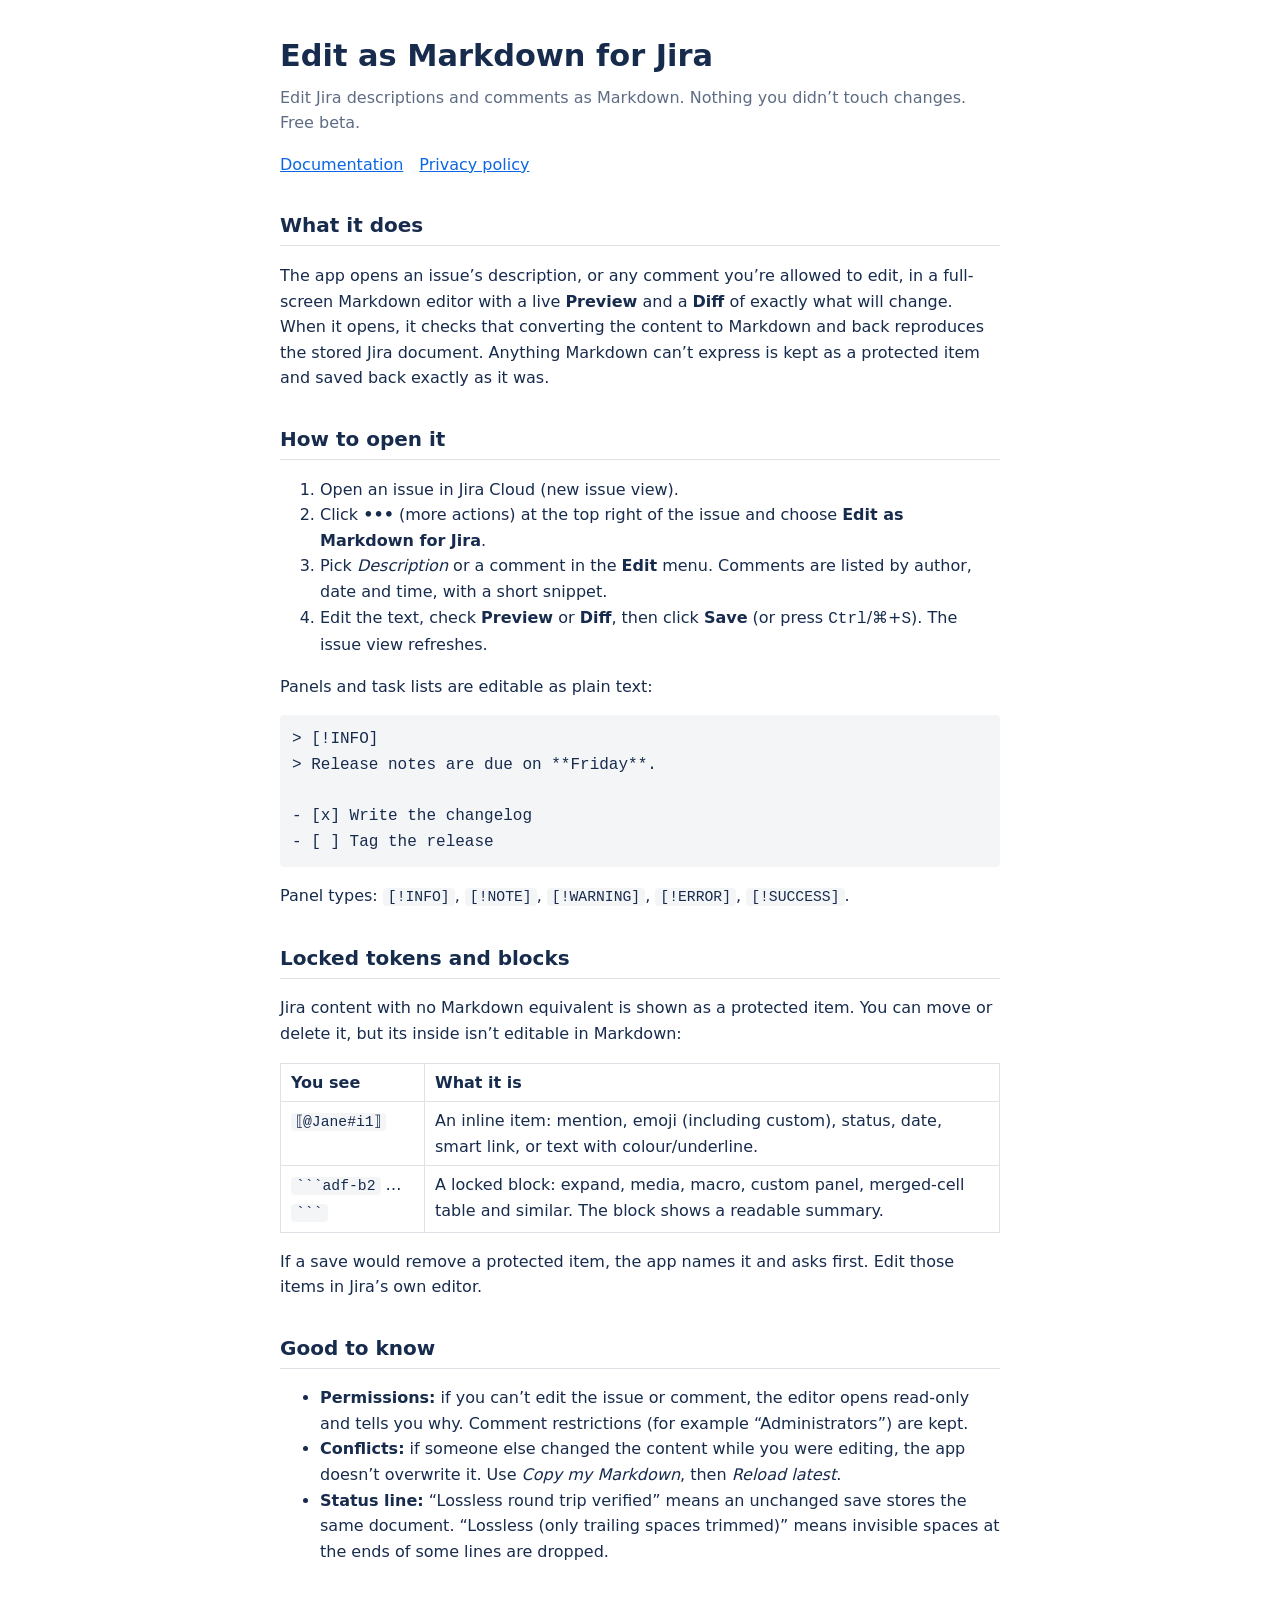
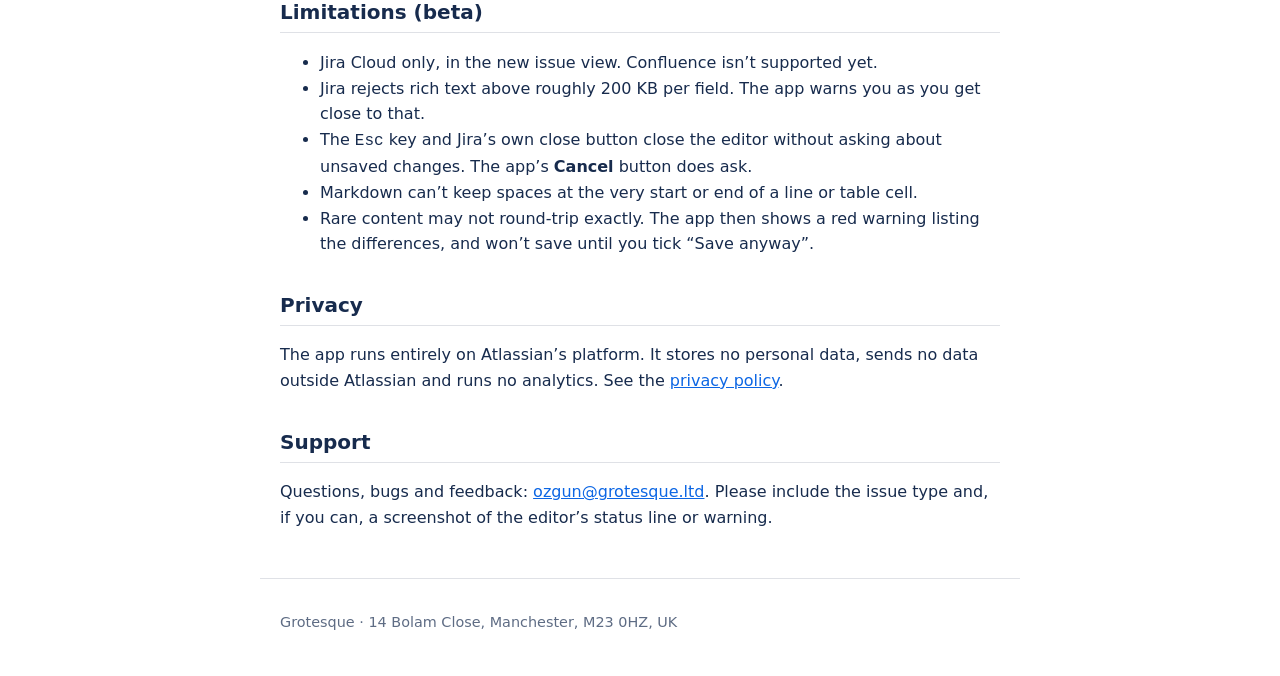
==== index.html @ 3e25b658 "Add docs and privacy policy pages Co-authored-by: Ozgun Kabakcioglu <okabak123@users.noreply.github." ====
<!doctype html>
<html lang="en">
<head>
<meta charset="utf-8">
<meta name="viewport" content="width=device-width, initial-scale=1">
<title>Edit as Markdown for Jira: documentation</title>
<meta name="description" content="Edit Jira issue descriptions and comments as Markdown, with a lossless round trip.">
<link rel="stylesheet" href="style.css">
</head>
<body>
<header>
  <h1>Edit as Markdown for Jira</h1>
  <p>Edit Jira descriptions and comments as Markdown. Nothing you didn’t touch changes. Free beta.</p>
  <nav><a href="./">Documentation</a><a href="privacy/">Privacy policy</a></nav>
</header>
<main>
  <h2>What it does</h2>
  <p>The app opens an issue’s description, or any comment you’re allowed to edit, in a full-screen Markdown editor with a live <strong>Preview</strong> and a <strong>Diff</strong> of exactly what will change. When it opens, it checks that converting the content to Markdown and back reproduces the stored Jira document. Anything Markdown can’t express is kept as a protected item and saved back exactly as it was.</p>

  <h2>How to open it</h2>
  <ol>
    <li>Open an issue in Jira Cloud (new issue view).</li>
    <li>Click <strong>•••</strong> (more actions) at the top right of the issue and choose <strong>Edit as Markdown for Jira</strong>.</li>
    <li>Pick <em>Description</em> or a comment in the <strong>Edit</strong> menu. Comments are listed by author, date and time, with a short snippet.</li>
    <li>Edit the text, check <strong>Preview</strong> or <strong>Diff</strong>, then click <strong>Save</strong> (or press <kbd>Ctrl</kbd>/<kbd>⌘</kbd>+<kbd>S</kbd>). The issue view refreshes.</li>
  </ol>
  <p>Panels and task lists are editable as plain text:</p>
<pre>&gt; [!INFO]
&gt; Release notes are due on **Friday**.

- [x] Write the changelog
- [ ] Tag the release</pre>
  <p>Panel types: <code>[!INFO]</code>, <code>[!NOTE]</code>, <code>[!WARNING]</code>, <code>[!ERROR]</code>, <code>[!SUCCESS]</code>.</p>

  <h2>Locked tokens and blocks</h2>
  <p>Jira content with no Markdown equivalent is shown as a protected item. You can move or delete it, but its inside isn’t editable in Markdown:</p>
  <table>
    <tr><th>You see</th><th>What it is</th></tr>
    <tr><td><code>⟦@Jane#i1⟧</code></td><td>An inline item: mention, emoji (including custom), status, date, smart link, or text with colour/underline.</td></tr>
    <tr><td><code>```adf-b2</code> … <code>```</code></td><td>A locked block: expand, media, macro, custom panel, merged-cell table and similar. The block shows a readable summary.</td></tr>
  </table>
  <p>If a save would remove a protected item, the app names it and asks first. Edit those items in Jira’s own editor.</p>

  <h2>Good to know</h2>
  <ul>
    <li><strong>Permissions:</strong> if you can’t edit the issue or comment, the editor opens read-only and tells you why. Comment restrictions (for example “Administrators”) are kept.</li>
    <li><strong>Conflicts:</strong> if someone else changed the content while you were editing, the app doesn’t overwrite it. Use <em>Copy my Markdown</em>, then <em>Reload latest</em>.</li>
    <li><strong>Status line:</strong> “Lossless round trip verified” means an unchanged save stores the same document. “Lossless (only trailing spaces trimmed)” means invisible spaces at the ends of some lines are dropped.</li>
  </ul>

  <h2>Limitations (beta)</h2>
  <ul>
    <li>Jira Cloud only, in the new issue view. Confluence isn’t supported yet.</li>
    <li>Jira rejects rich text above roughly 200 KB per field. The app warns you as you get close to that.</li>
    <li>The <kbd>Esc</kbd> key and Jira’s own close button close the editor without asking about unsaved changes. The app’s <strong>Cancel</strong> button does ask.</li>
    <li>Markdown can’t keep spaces at the very start or end of a line or table cell.</li>
    <li>Rare content may not round-trip exactly. The app then shows a red warning listing the differences, and won’t save until you tick “Save anyway”.</li>
  </ul>

  <h2>Privacy</h2>
  <p>The app runs entirely on Atlassian’s platform. It stores no personal data, sends no data outside Atlassian and runs no analytics. See the <a href="privacy/">privacy policy</a>.</p>

  <h2>Support</h2>
  <p>Questions, bugs and feedback: <a href="mailto:ozgun@grotesque.ltd">ozgun@grotesque.ltd</a>. Please include the issue type and, if you can, a screenshot of the editor’s status line or warning.</p>
</main>
<footer>Grotesque · 14 Bolam Close, Manchester, M23 0HZ, UK</footer>
</body>
</html>
---- style.css ----
:root { color-scheme: light dark; --fg: #172b4d; --muted: #5e6c84; --bg: #fff; --code: #f4f5f7; --line: #dfe1e6; --link: #0c66e4; }
@media (prefers-color-scheme: dark) { :root { --fg: #dee4ea; --muted: #9fadbc; --bg: #1d2125; --code: #2c333a; --line: #38414a; --link: #579dff; } }
* { box-sizing: border-box; }
body { margin: 0; background: var(--bg); color: var(--fg); font: 16px/1.6 system-ui, -apple-system, "Segoe UI", Roboto, sans-serif; }
main, header, footer { max-width: 760px; margin: 0 auto; padding: 0 20px; }
header { padding-top: 32px; } header p { color: var(--muted); margin-top: 0; }
nav a { margin-right: 16px; }
h1 { font-size: 1.9rem; margin: 0 0 4px; } h2 { font-size: 1.25rem; margin-top: 2rem; border-bottom: 1px solid var(--line); padding-bottom: 4px; }
a { color: var(--link); }
code, pre { font-family: ui-monospace, SFMono-Regular, Menlo, Consolas, monospace; background: var(--code); border-radius: 4px; }
code { padding: 1px 5px; font-size: .92em; } pre { padding: 12px; overflow: auto; }
table { border-collapse: collapse; width: 100%; } th, td { border: 1px solid var(--line); padding: 6px 10px; text-align: left; vertical-align: top; }
footer { color: var(--muted); font-size: .9rem; padding: 32px 20px 48px; border-top: 1px solid var(--line); margin-top: 48px; }
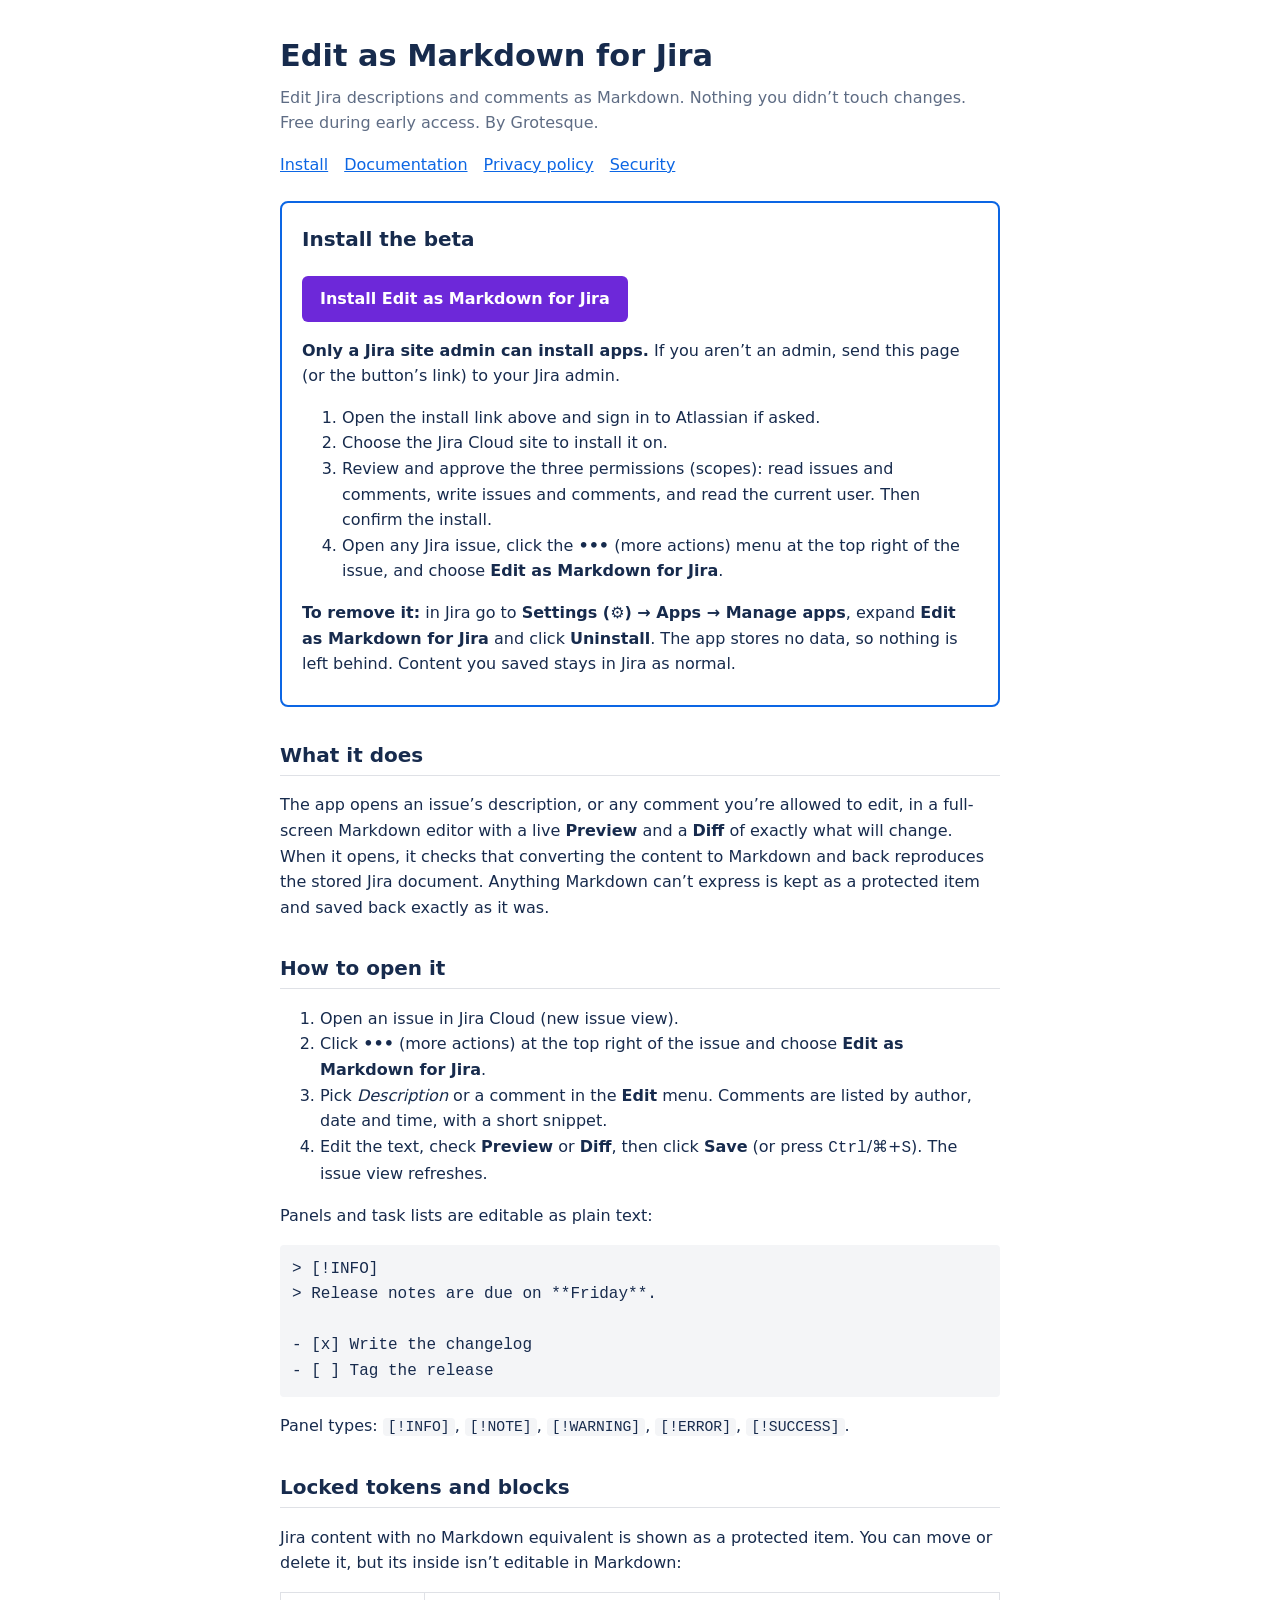
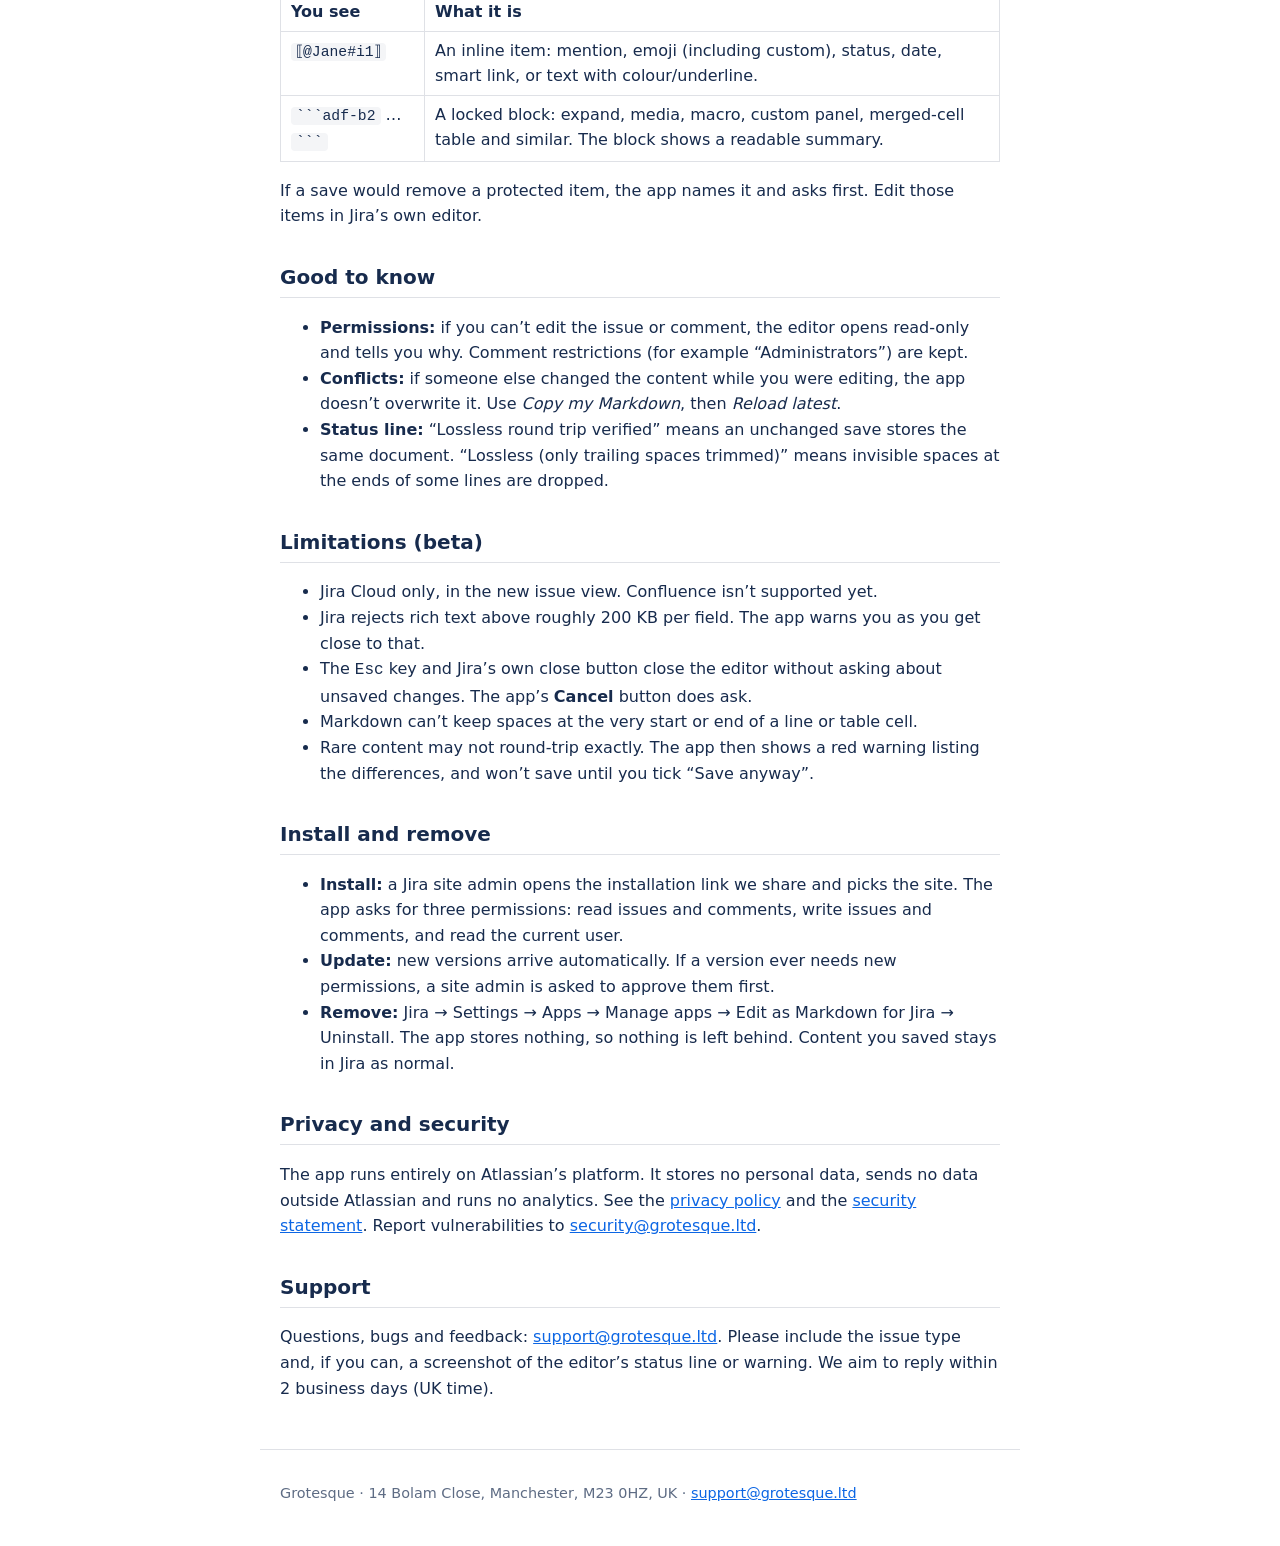
==== commit 97e933c1: "Add Install the beta section, security page, docs and contact updates Co-authored-by: Ozgun Kabakcio" ====
--- a/index.html
+++ b/index.html
@@ -5,15 +5,29 @@
 <meta name="viewport" content="width=device-width, initial-scale=1">
 <title>Edit as Markdown for Jira: documentation</title>
 <meta name="description" content="Edit Jira issue descriptions and comments as Markdown, with a lossless round trip.">
+<link rel="icon" href="favicon.png">
 <link rel="stylesheet" href="style.css">
 </head>
 <body>
 <header>
   <h1>Edit as Markdown for Jira</h1>
-  <p>Edit Jira descriptions and comments as Markdown. Nothing you didn’t touch changes. Free beta.</p>
-  <nav><a href="./">Documentation</a><a href="privacy/">Privacy policy</a></nav>
+  <p>Edit Jira descriptions and comments as Markdown. Nothing you didn’t touch changes. Free during early access. By Grotesque.</p>
+  <nav><a href="#install">Install</a><a href="./">Documentation</a><a href="privacy/">Privacy policy</a><a href="security/">Security</a></nav>
 </header>
 <main>
+  <section id="install" class="install">
+  <h2>Install the beta</h2>
+  <p><a class="button" href="https://developer.atlassian.com/console/install/d5ffbfb8-4b0a-4822-a6da-2c2dc21dd337?signature=AYABeKwPHqxaOZtgWPP6Hab3WE8AAAADAAdhd3Mta21zAEthcm46YXdzOmttczp1cy13ZXN0LTI6NzA5NTg3ODM1MjQzOmtleS83MDVlZDY3MC1mNTdjLTQxYjUtOWY5Yi1lM2YyZGNjMTQ2ZTcAuAECAQB4CxqLTo9l4lqXuFjNim1xJM%2Bp%2F3TVP9xHS2BrU5DRRucBMv%2FSc61twRR%2BP%2BkJOp0AGgAAAH4wfAYJKoZIhvcNAQcGoG8wbQIBADBoBgkqhkiG9w0BBwEwHgYJYIZIAWUDBAEuMBEEDLreywE9mkd9VgiglQIBEIA7BQW1I15BWKZly7HT4bKqEvrlIjE%2B5tFVYjBOfEN%[base64]%2FUQMl7yADmmdsfTSAgEQgDvjGm0QbzoupMLTjXNTkK98evLP3a1%2BaCiFgX3R%2BJxn0f8EjDZDGT9z1tCSSg%2BqhlS23nSzTZMo9yBAUQAHYXdzLWttcwBLYXJuOmF3czprbXM6dXMtZWFzdC0xOjcwOTU4NzgzNTI0MzprZXkvNmMxMjBiYTAtNGNkNS00OTg1LWI4MmUtNDBhMDQ5NTJjYzU3ALgBAgIAeDYASx0XCjkny4iLV6vz%2BKtEGSGT6kdt0QRpkn6D%2FlVEAeFBYtzmRgMhatFhqhUiFOoAAAB%2BMHwGCSqGSIb3DQEHBqBvMG0CAQAwaAYJKoZIhvcNAQcBMB4GCWCGSAFlAwQBLjARBAyzLruhRYx3uI2tUngCARCAO%2Fsv9VH6uzoU3m6al3fNUQwKM1B4O%2FhEGP8jEfnVEKs64tTIAZ17VgJXVLCFM3%2BhXrtQ0cp0ADavUfhSAgAAAAAMAAAQAAAAAAAAAAAAAAAAANU6HJJOgv6imXdL2awwajP%2F%2F%2F%2F%2FAAAAAQAAAAAAAAAAAAAAAQAAADILKD6eVqfRI1CqXWNm31m%2Be7qzQ5kpn%2FQGQwNMYDQ6nHTus9tb8B9IGaamYcvHBFngVyFR3rvM1wh73WK0mJOoYA4%3D&amp;product=jira">Install Edit as Markdown for Jira</a></p>
+  <p><strong>Only a Jira site admin can install apps.</strong> If you aren’t an admin, send this page (or the button’s link) to your Jira admin.</p>
+  <ol>
+    <li>Open the install link above and sign in to Atlassian if asked.</li>
+    <li>Choose the Jira Cloud site to install it on.</li>
+    <li>Review and approve the three permissions (scopes): read issues and comments, write issues and comments, and read the current user. Then confirm the install.</li>
+    <li>Open any Jira issue, click the <strong>•••</strong> (more actions) menu at the top right of the issue, and choose <strong>Edit as Markdown for Jira</strong>.</li>
+  </ol>
+  <p><strong>To remove it:</strong> in Jira go to <strong>Settings (⚙) → Apps → Manage apps</strong>, expand <strong>Edit as Markdown for Jira</strong> and click <strong>Uninstall</strong>. The app stores no data, so nothing is left behind. Content you saved stays in Jira as normal.</p>
+  </section>
+
   <h2>What it does</h2>
   <p>The app opens an issue’s description, or any comment you’re allowed to edit, in a full-screen Markdown editor with a live <strong>Preview</strong> and a <strong>Diff</strong> of exactly what will change. When it opens, it checks that converting the content to Markdown and back reproduces the stored Jira document. Anything Markdown can’t express is kept as a protected item and saved back exactly as it was.</p>
 
@@ -57,12 +71,19 @@
     <li>Rare content may not round-trip exactly. The app then shows a red warning listing the differences, and won’t save until you tick “Save anyway”.</li>
   </ul>
 
-  <h2>Privacy</h2>
-  <p>The app runs entirely on Atlassian’s platform. It stores no personal data, sends no data outside Atlassian and runs no analytics. See the <a href="privacy/">privacy policy</a>.</p>
+  <h2>Install and remove</h2>
+  <ul>
+    <li><strong>Install:</strong> a Jira site admin opens the installation link we share and picks the site. The app asks for three permissions: read issues and comments, write issues and comments, and read the current user.</li>
+    <li><strong>Update:</strong> new versions arrive automatically. If a version ever needs new permissions, a site admin is asked to approve them first.</li>
+    <li><strong>Remove:</strong> Jira → Settings → Apps → Manage apps → Edit as Markdown for Jira → Uninstall. The app stores nothing, so nothing is left behind. Content you saved stays in Jira as normal.</li>
+  </ul>
+
+  <h2>Privacy and security</h2>
+  <p>The app runs entirely on Atlassian’s platform. It stores no personal data, sends no data outside Atlassian and runs no analytics. See the <a href="privacy/">privacy policy</a> and the <a href="security/">security statement</a>. Report vulnerabilities to <a href="mailto:security@grotesque.ltd">security@grotesque.ltd</a>.</p>
 
   <h2>Support</h2>
-  <p>Questions, bugs and feedback: <a href="mailto:ozgun@grotesque.ltd">ozgun@grotesque.ltd</a>. Please include the issue type and, if you can, a screenshot of the editor’s status line or warning.</p>
+  <p>Questions, bugs and feedback: <a href="mailto:support@grotesque.ltd">support@grotesque.ltd</a>. Please include the issue type and, if you can, a screenshot of the editor’s status line or warning. We aim to reply within 2 business days (UK time).</p>
 </main>
-<footer>Grotesque · 14 Bolam Close, Manchester, M23 0HZ, UK</footer>
+<footer>Grotesque · 14 Bolam Close, Manchester, M23 0HZ, UK · <a href="mailto:support@grotesque.ltd">support@grotesque.ltd</a></footer>
 </body>
 </html>
--- a/style.css
+++ b/style.css
@@ -11,3 +11,7 @@
 code { padding: 1px 5px; font-size: .92em; } pre { padding: 12px; overflow: auto; }
 table { border-collapse: collapse; width: 100%; } th, td { border: 1px solid var(--line); padding: 6px 10px; text-align: left; vertical-align: top; }
 footer { color: var(--muted); font-size: .9rem; padding: 32px 20px 48px; border-top: 1px solid var(--line); margin-top: 48px; }
+.install { border: 2px solid var(--link); border-radius: 8px; padding: 4px 20px 12px; margin-top: 24px; }
+.install h2 { border-bottom: 0; margin-top: 16px; }
+a.button { display: inline-block; background: #6d28d9; color: #fff; text-decoration: none; font-weight: 600; padding: 10px 18px; border-radius: 6px; }
+a.button:hover, a.button:focus { background: #5b21b6; }
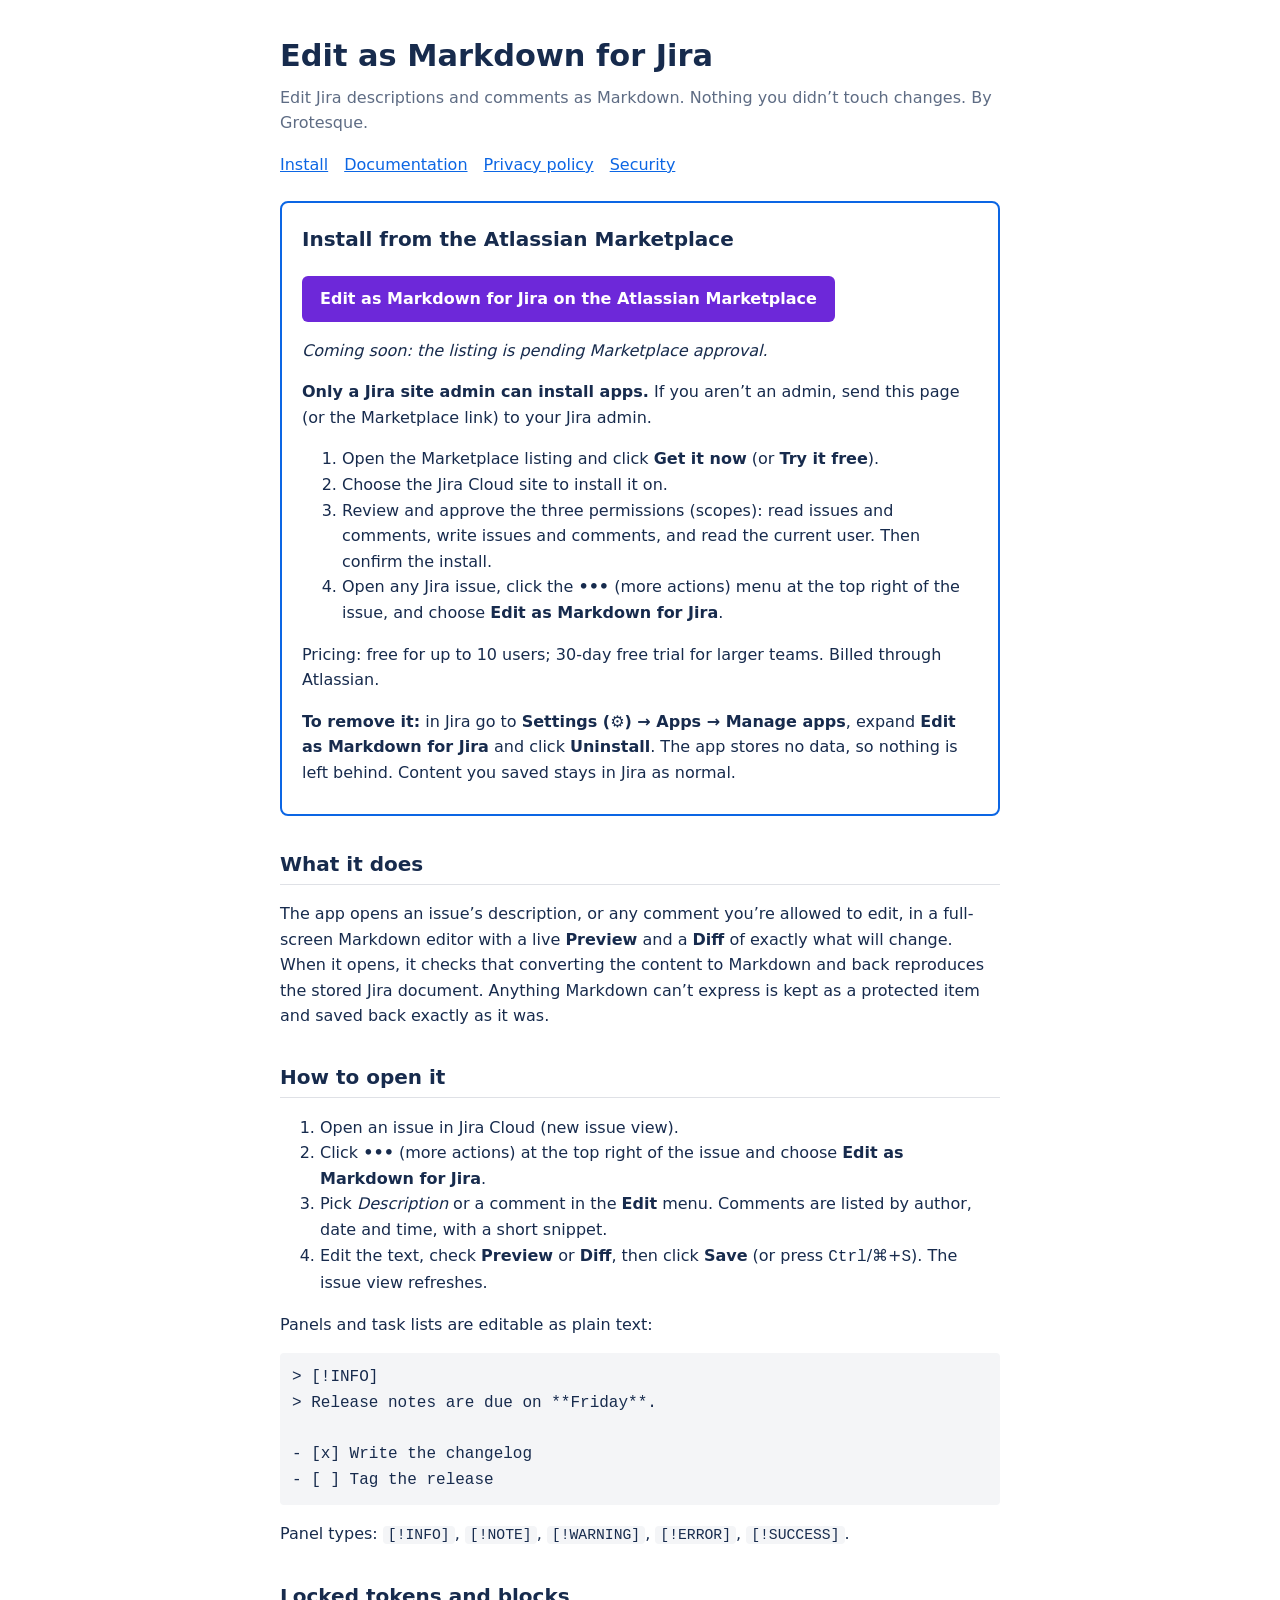
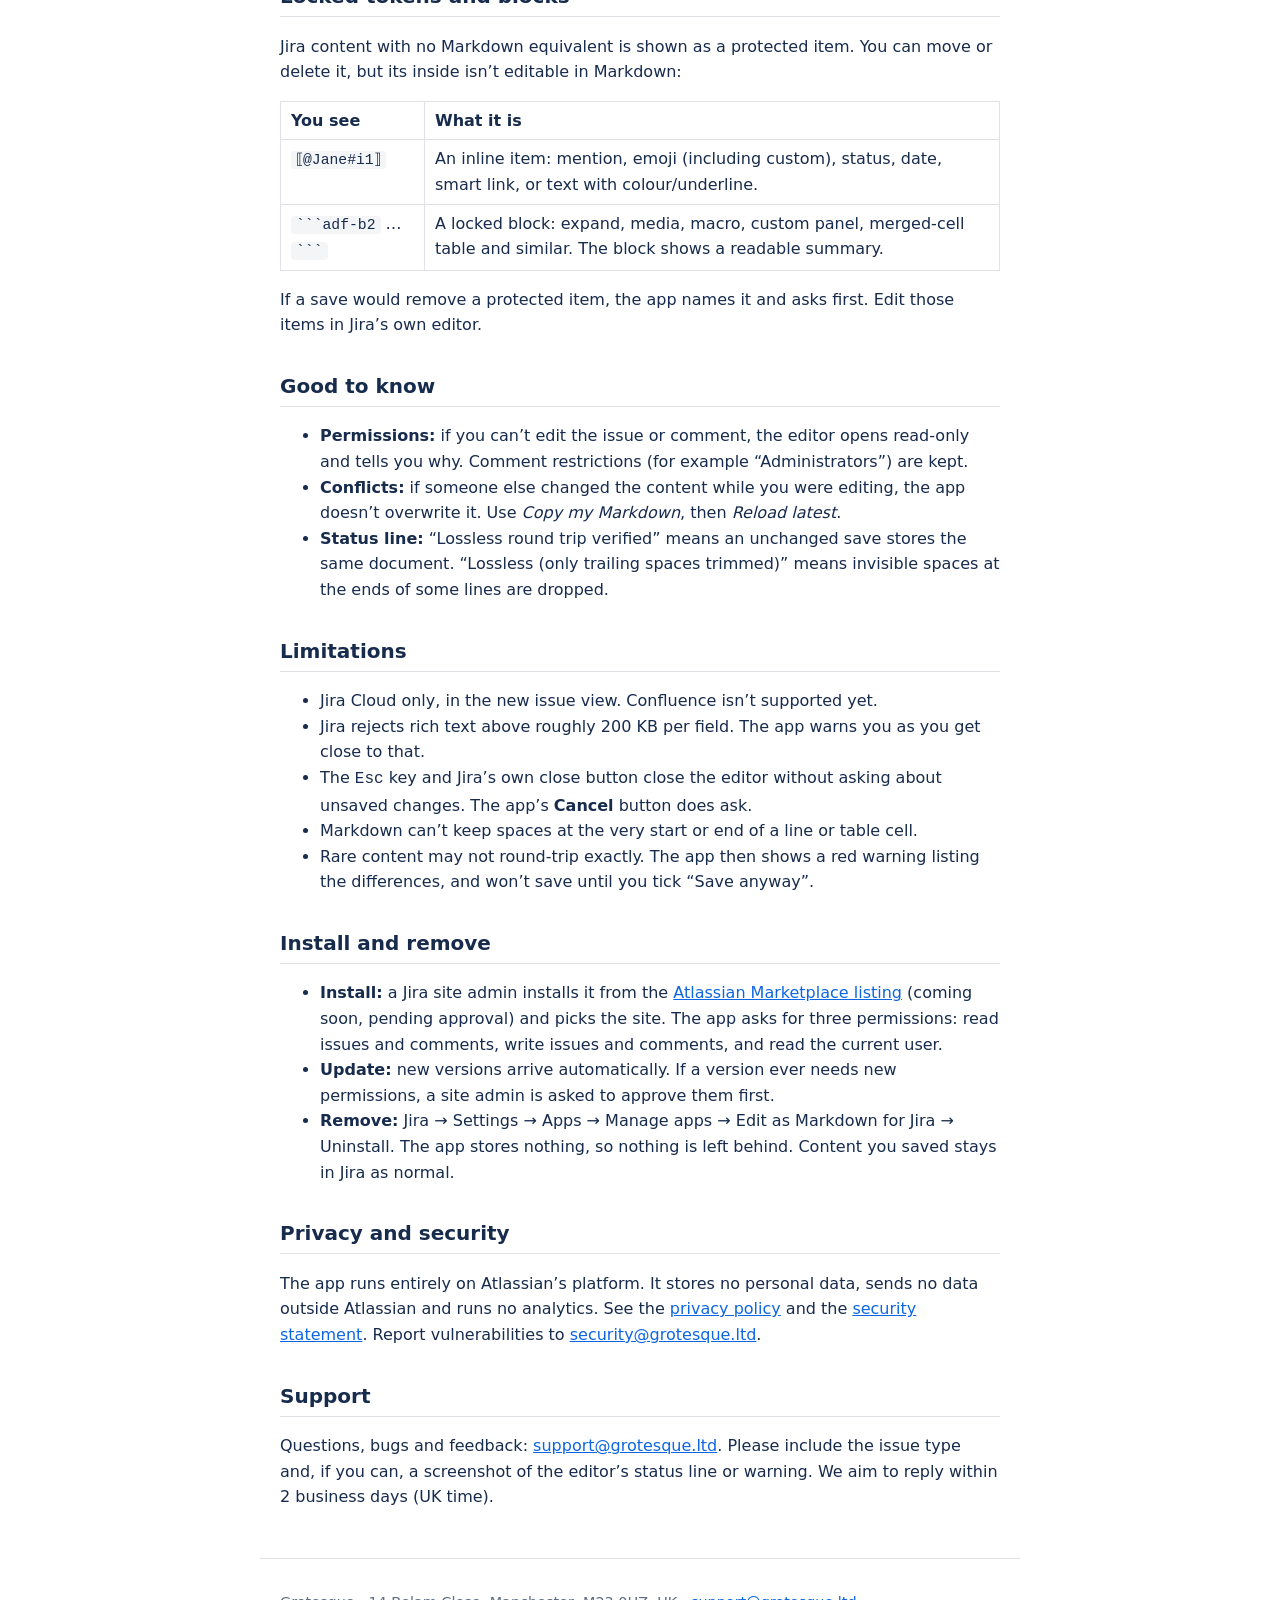
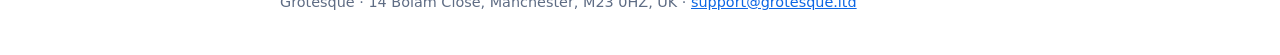
==== commit 21d9dcd7: "Switch install to Marketplace listing, paid pricing wording Co-authored-by: Ozgun Kabakcioglu <okaba" ====
--- a/index.html
+++ b/index.html
@@ -11,20 +11,22 @@
 <body>
 <header>
   <h1>Edit as Markdown for Jira</h1>
-  <p>Edit Jira descriptions and comments as Markdown. Nothing you didn’t touch changes. Free during early access. By Grotesque.</p>
+  <p>Edit Jira descriptions and comments as Markdown. Nothing you didn’t touch changes. By Grotesque.</p>
   <nav><a href="#install">Install</a><a href="./">Documentation</a><a href="privacy/">Privacy policy</a><a href="security/">Security</a></nav>
 </header>
 <main>
   <section id="install" class="install">
-  <h2>Install the beta</h2>
-  <p><a class="button" href="https://developer.atlassian.com/console/install/d5ffbfb8-4b0a-4822-a6da-2c2dc21dd337?signature=AYABeKwPHqxaOZtgWPP6Hab3WE8AAAADAAdhd3Mta21zAEthcm46YXdzOmttczp1cy13ZXN0LTI6NzA5NTg3ODM1MjQzOmtleS83MDVlZDY3MC1mNTdjLTQxYjUtOWY5Yi1lM2YyZGNjMTQ2ZTcAuAECAQB4CxqLTo9l4lqXuFjNim1xJM%2Bp%2F3TVP9xHS2BrU5DRRucBMv%2FSc61twRR%2BP%2BkJOp0AGgAAAH4wfAYJKoZIhvcNAQcGoG8wbQIBADBoBgkqhkiG9w0BBwEwHgYJYIZIAWUDBAEuMBEEDLreywE9mkd9VgiglQIBEIA7BQW1I15BWKZly7HT4bKqEvrlIjE%2B5tFVYjBOfEN%[base64]%2FUQMl7yADmmdsfTSAgEQgDvjGm0QbzoupMLTjXNTkK98evLP3a1%2BaCiFgX3R%2BJxn0f8EjDZDGT9z1tCSSg%2BqhlS23nSzTZMo9yBAUQAHYXdzLWttcwBLYXJuOmF3czprbXM6dXMtZWFzdC0xOjcwOTU4NzgzNTI0MzprZXkvNmMxMjBiYTAtNGNkNS00OTg1LWI4MmUtNDBhMDQ5NTJjYzU3ALgBAgIAeDYASx0XCjkny4iLV6vz%2BKtEGSGT6kdt0QRpkn6D%2FlVEAeFBYtzmRgMhatFhqhUiFOoAAAB%2BMHwGCSqGSIb3DQEHBqBvMG0CAQAwaAYJKoZIhvcNAQcBMB4GCWCGSAFlAwQBLjARBAyzLruhRYx3uI2tUngCARCAO%2Fsv9VH6uzoU3m6al3fNUQwKM1B4O%2FhEGP8jEfnVEKs64tTIAZ17VgJXVLCFM3%2BhXrtQ0cp0ADavUfhSAgAAAAAMAAAQAAAAAAAAAAAAAAAAANU6HJJOgv6imXdL2awwajP%2F%2F%2F%2F%2FAAAAAQAAAAAAAAAAAAAAAQAAADILKD6eVqfRI1CqXWNm31m%2Be7qzQ5kpn%2FQGQwNMYDQ6nHTus9tb8B9IGaamYcvHBFngVyFR3rvM1wh73WK0mJOoYA4%3D&amp;product=jira">Install Edit as Markdown for Jira</a></p>
-  <p><strong>Only a Jira site admin can install apps.</strong> If you aren’t an admin, send this page (or the button’s link) to your Jira admin.</p>
+  <h2>Install from the Atlassian Marketplace</h2>
+  <p><a class="button" href="https://marketplace.atlassian.com/apps/2246088126">Edit as Markdown for Jira on the Atlassian Marketplace</a></p>
+  <p><em>Coming soon: the listing is pending Marketplace approval.</em></p>
+  <p><strong>Only a Jira site admin can install apps.</strong> If you aren’t an admin, send this page (or the Marketplace link) to your Jira admin.</p>
   <ol>
-    <li>Open the install link above and sign in to Atlassian if asked.</li>
+    <li>Open the Marketplace listing and click <strong>Get it now</strong> (or <strong>Try it free</strong>).</li>
     <li>Choose the Jira Cloud site to install it on.</li>
     <li>Review and approve the three permissions (scopes): read issues and comments, write issues and comments, and read the current user. Then confirm the install.</li>
     <li>Open any Jira issue, click the <strong>•••</strong> (more actions) menu at the top right of the issue, and choose <strong>Edit as Markdown for Jira</strong>.</li>
   </ol>
+  <p>Pricing: free for up to 10 users; 30-day free trial for larger teams. Billed through Atlassian.</p>
   <p><strong>To remove it:</strong> in Jira go to <strong>Settings (⚙) → Apps → Manage apps</strong>, expand <strong>Edit as Markdown for Jira</strong> and click <strong>Uninstall</strong>. The app stores no data, so nothing is left behind. Content you saved stays in Jira as normal.</p>
   </section>
 
@@ -62,7 +64,7 @@
     <li><strong>Status line:</strong> “Lossless round trip verified” means an unchanged save stores the same document. “Lossless (only trailing spaces trimmed)” means invisible spaces at the ends of some lines are dropped.</li>
   </ul>
 
-  <h2>Limitations (beta)</h2>
+  <h2>Limitations</h2>
   <ul>
     <li>Jira Cloud only, in the new issue view. Confluence isn’t supported yet.</li>
     <li>Jira rejects rich text above roughly 200 KB per field. The app warns you as you get close to that.</li>
@@ -73,7 +75,7 @@
 
   <h2>Install and remove</h2>
   <ul>
-    <li><strong>Install:</strong> a Jira site admin opens the installation link we share and picks the site. The app asks for three permissions: read issues and comments, write issues and comments, and read the current user.</li>
+    <li><strong>Install:</strong> a Jira site admin installs it from the <a href="https://marketplace.atlassian.com/apps/2246088126">Atlassian Marketplace listing</a> (coming soon, pending approval) and picks the site. The app asks for three permissions: read issues and comments, write issues and comments, and read the current user.</li>
     <li><strong>Update:</strong> new versions arrive automatically. If a version ever needs new permissions, a site admin is asked to approve them first.</li>
     <li><strong>Remove:</strong> Jira → Settings → Apps → Manage apps → Edit as Markdown for Jira → Uninstall. The app stores nothing, so nothing is left behind. Content you saved stays in Jira as normal.</li>
   </ul>
